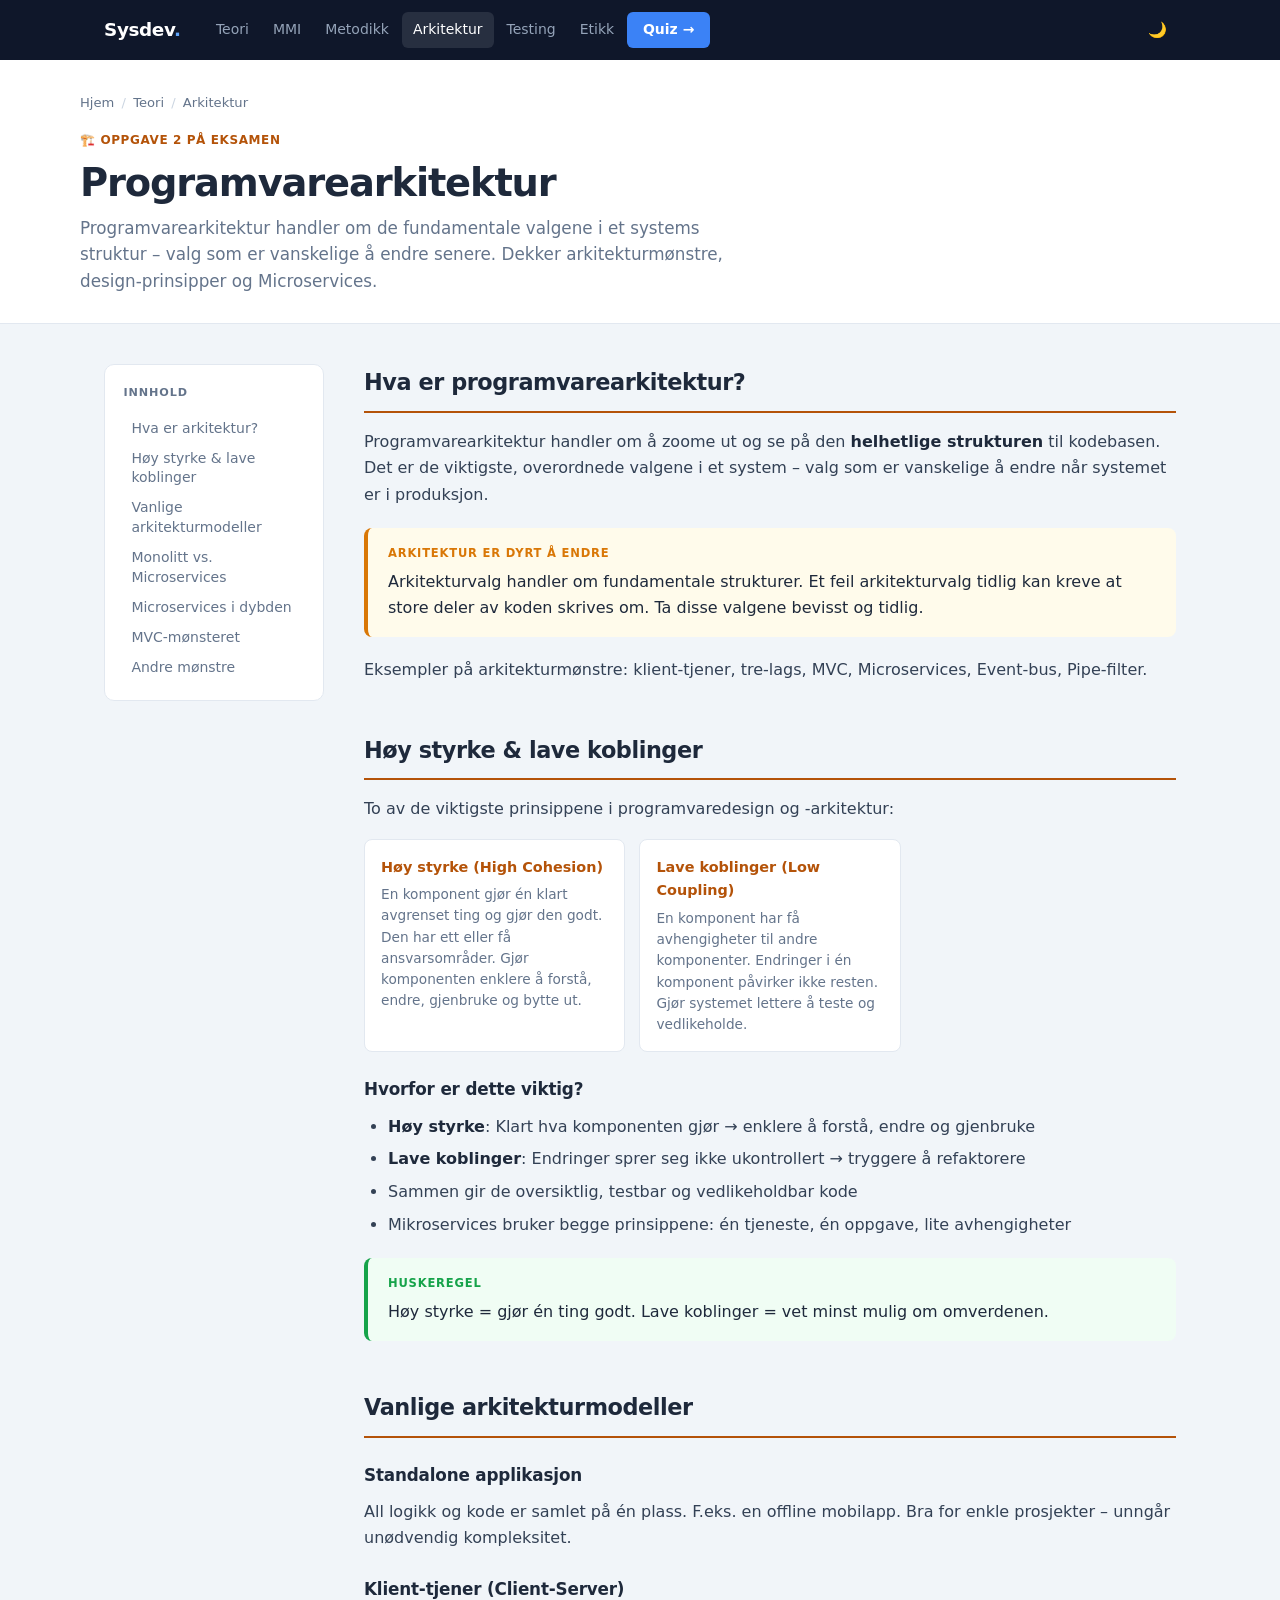
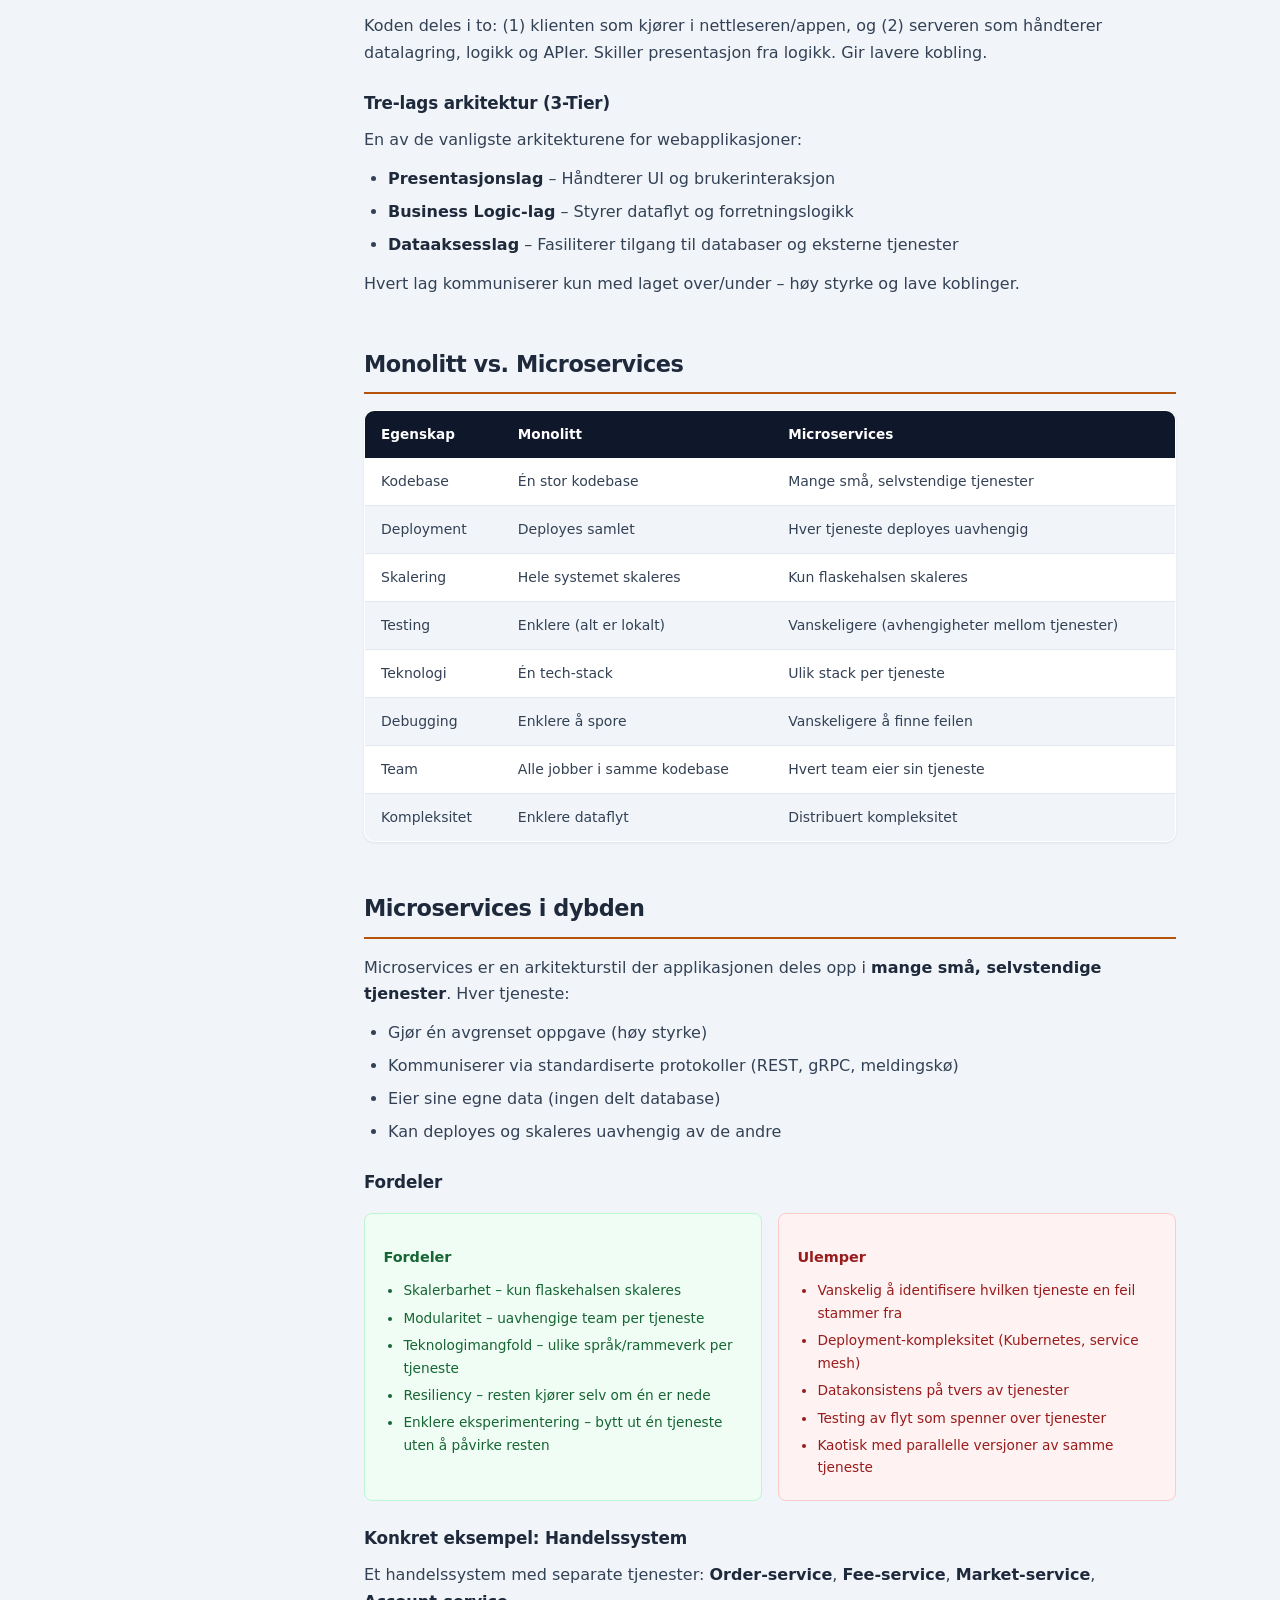
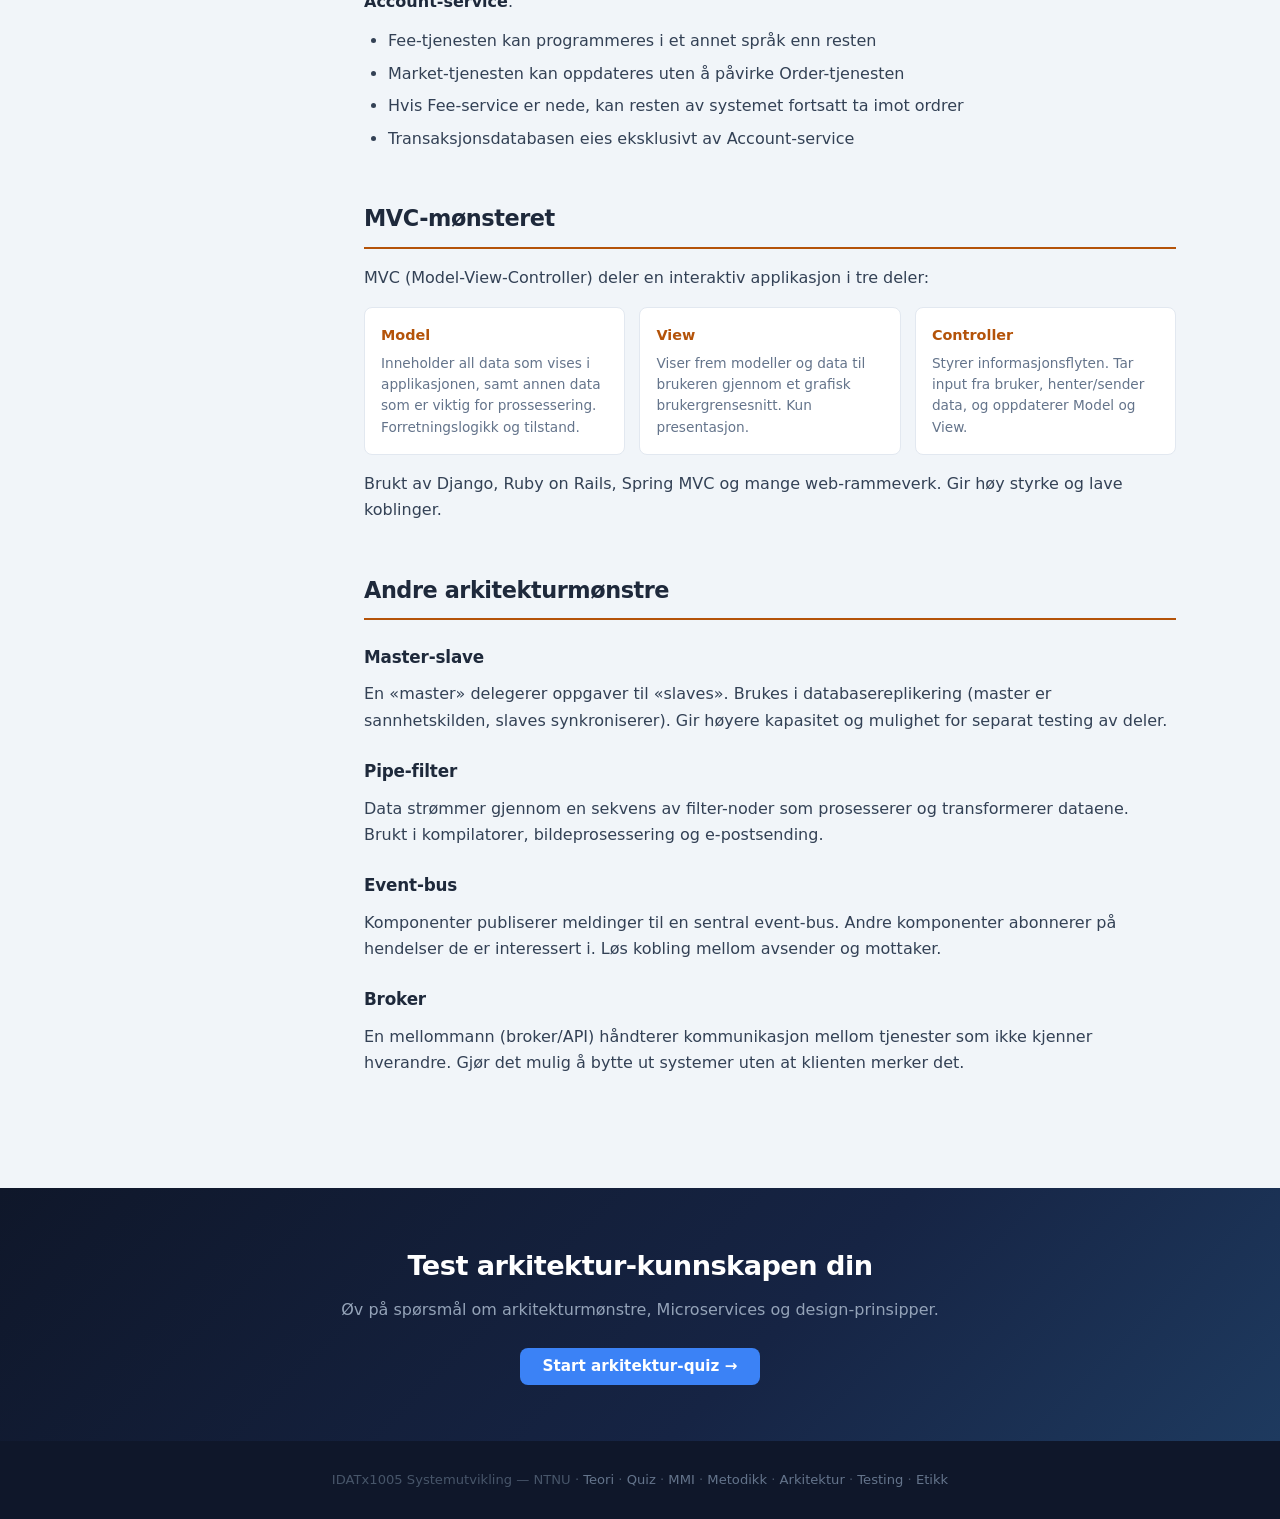
==== arkitektur/index.html @ 76341a4f "##" ====
<!DOCTYPE html>
<html lang="no">
<head>
  <meta charset="UTF-8">
  <meta name="viewport" content="width=device-width, initial-scale=1.0">
  <link rel="icon" href="/favicon.svg" type="image/svg+xml">
  <link rel="stylesheet" href="/style.css">
  <title>Programvarearkitektur – Systemutvikling</title>
  <script>!function(){var t=localStorage.getItem("theme");if(t)document.documentElement.setAttribute("data-theme",t);else if(window.matchMedia("(prefers-color-scheme: dark)").matches)document.documentElement.setAttribute("data-theme","dark")}();</script>
</head>
<body style="--accent: var(--c-arkitektur)">

<header id="site-header"></header>

<div class="page-header">
  <div class="page-header-inner">
    <div class="breadcrumb">
      <a href="/">Hjem</a>
      <span class="breadcrumb-sep">/</span>
      <a href="/teori/">Teori</a>
      <span class="breadcrumb-sep">/</span>
      <span>Arkitektur</span>
    </div>
    <div class="topic-tag">🏗️ Oppgave 2 på eksamen</div>
    <h1>Programvarearkitektur</h1>
    <p class="lead">Programvarearkitektur handler om de fundamentale valgene i et systems struktur – valg som er vanskelige å endre senere. Dekker arkitekturmønstre, design-prinsipper og Microservices.</p>
  </div>
</div>

<div class="two-col">

  <aside class="toc">
    <p class="toc-title">Innhold</p>
    <ul class="toc-list">
      <li><a href="#hva-er">Hva er arkitektur?</a></li>
      <li><a href="#prinsipper">Høy styrke & lave koblinger</a></li>
      <li><a href="#modeller">Vanlige arkitekturmodeller</a></li>
      <li><a href="#monolith-vs-micro">Monolitt vs. Microservices</a></li>
      <li><a href="#microservices">Microservices i dybden</a></li>
      <li><a href="#mvc">MVC-mønsteret</a></li>
      <li><a href="#andre">Andre mønstre</a></li>
    </ul>
  </aside>

  <article class="article">

    <section id="hva-er">
      <h2>Hva er programvarearkitektur?</h2>
      <p>Programvarearkitektur handler om å zoome ut og se på den <strong>helhetlige strukturen</strong> til kodebasen. Det er de viktigste, overordnede valgene i et system – valg som er vanskelige å endre når systemet er i produksjon.</p>

      <div class="callout callout-warning">
        <strong>Arkitektur er dyrt å endre</strong>
        Arkitekturvalg handler om fundamentale strukturer. Et feil arkitekturvalg tidlig kan kreve at store deler av koden skrives om. Ta disse valgene bevisst og tidlig.
      </div>

      <p>Eksempler på arkitekturmønstre: klient-tjener, tre-lags, MVC, Microservices, Event-bus, Pipe-filter.</p>
    </section>

    <section id="prinsipper">
      <h2>Høy styrke & lave koblinger</h2>
      <p>To av de viktigste prinsippene i programvaredesign og -arkitektur:</p>

      <div class="term-grid">
        <dl class="term-card">
          <dt>Høy styrke (High Cohesion)</dt>
          <dd>En komponent gjør én klart avgrenset ting og gjør den godt. Den har ett eller få ansvarsområder. Gjør komponenten enklere å forstå, endre, gjenbruke og bytte ut.</dd>
        </dl>
        <dl class="term-card">
          <dt>Lave koblinger (Low Coupling)</dt>
          <dd>En komponent har få avhengigheter til andre komponenter. Endringer i én komponent påvirker ikke resten. Gjør systemet lettere å teste og vedlikeholde.</dd>
        </dl>
      </div>

      <h3>Hvorfor er dette viktig?</h3>
      <ul>
        <li><strong>Høy styrke</strong>: Klart hva komponenten gjør → enklere å forstå, endre og gjenbruke</li>
        <li><strong>Lave koblinger</strong>: Endringer sprer seg ikke ukontrollert → tryggere å refaktorere</li>
        <li>Sammen gir de oversiktlig, testbar og vedlikeholdbar kode</li>
        <li>Mikroservices bruker begge prinsippene: én tjeneste, én oppgave, lite avhengigheter</li>
      </ul>

      <div class="callout callout-tip">
        <strong>Huskeregel</strong>
        Høy styrke = gjør én ting godt. Lave koblinger = vet minst mulig om omverdenen.
      </div>
    </section>

    <section id="modeller">
      <h2>Vanlige arkitekturmodeller</h2>

      <h3>Standalone applikasjon</h3>
      <p>All logikk og kode er samlet på én plass. F.eks. en offline mobilapp. Bra for enkle prosjekter – unngår unødvendig kompleksitet.</p>

      <h3>Klient-tjener (Client-Server)</h3>
      <p>Koden deles i to: (1) klienten som kjører i nettleseren/appen, og (2) serveren som håndterer datalagring, logikk og APIer. Skiller presentasjon fra logikk. Gir lavere kobling.</p>

      <h3>Tre-lags arkitektur (3-Tier)</h3>
      <p>En av de vanligste arkitekturene for webapplikasjoner:</p>
      <ul>
        <li><strong>Presentasjonslag</strong> – Håndterer UI og brukerinteraksjon</li>
        <li><strong>Business Logic-lag</strong> – Styrer dataflyt og forretningslogikk</li>
        <li><strong>Dataaksesslag</strong> – Fasiliterer tilgang til databaser og eksterne tjenester</li>
      </ul>
      <p>Hvert lag kommuniserer kun med laget over/under – høy styrke og lave koblinger.</p>
    </section>

    <section id="monolith-vs-micro">
      <h2>Monolitt vs. Microservices</h2>
      <table class="compare-table">
        <thead>
          <tr><th>Egenskap</th><th>Monolitt</th><th>Microservices</th></tr>
        </thead>
        <tbody>
          <tr><td>Kodebase</td><td>Én stor kodebase</td><td>Mange små, selvstendige tjenester</td></tr>
          <tr><td>Deployment</td><td>Deployes samlet</td><td>Hver tjeneste deployes uavhengig</td></tr>
          <tr><td>Skalering</td><td>Hele systemet skaleres</td><td>Kun flaskehalsen skaleres</td></tr>
          <tr><td>Testing</td><td>Enklere (alt er lokalt)</td><td>Vanskeligere (avhengigheter mellom tjenester)</td></tr>
          <tr><td>Teknologi</td><td>Én tech-stack</td><td>Ulik stack per tjeneste</td></tr>
          <tr><td>Debugging</td><td>Enklere å spore</td><td>Vanskeligere å finne feilen</td></tr>
          <tr><td>Team</td><td>Alle jobber i samme kodebase</td><td>Hvert team eier sin tjeneste</td></tr>
          <tr><td>Kompleksitet</td><td>Enklere dataflyt</td><td>Distribuert kompleksitet</td></tr>
        </tbody>
      </table>
    </section>

    <section id="microservices">
      <h2>Microservices i dybden</h2>
      <p>Microservices er en arkitekturstil der applikasjonen deles opp i <strong>mange små, selvstendige tjenester</strong>. Hver tjeneste:</p>
      <ul>
        <li>Gjør én avgrenset oppgave (høy styrke)</li>
        <li>Kommuniserer via standardiserte protokoller (REST, gRPC, meldingskø)</li>
        <li>Eier sine egne data (ingen delt database)</li>
        <li>Kan deployes og skaleres uavhengig av de andre</li>
      </ul>

      <h3>Fordeler</h3>
      <div class="pros-cons">
        <div class="pros">
          <h4>Fordeler</h4>
          <ul>
            <li>Skalerbarhet – kun flaskehalsen skaleres</li>
            <li>Modularitet – uavhengige team per tjeneste</li>
            <li>Teknologimangfold – ulike språk/rammeverk per tjeneste</li>
            <li>Resiliency – resten kjører selv om én er nede</li>
            <li>Enklere eksperimentering – bytt ut én tjeneste uten å påvirke resten</li>
          </ul>
        </div>
        <div class="cons">
          <h4>Ulemper</h4>
          <ul>
            <li>Vanskelig å identifisere hvilken tjeneste en feil stammer fra</li>
            <li>Deployment-kompleksitet (Kubernetes, service mesh)</li>
            <li>Datakonsistens på tvers av tjenester</li>
            <li>Testing av flyt som spenner over tjenester</li>
            <li>Kaotisk med parallelle versjoner av samme tjeneste</li>
          </ul>
        </div>
      </div>

      <h3>Konkret eksempel: Handelssystem</h3>
      <p>Et handelssystem med separate tjenester: <strong>Order-service</strong>, <strong>Fee-service</strong>, <strong>Market-service</strong>, <strong>Account-service</strong>.</p>
      <ul>
        <li>Fee-tjenesten kan programmeres i et annet språk enn resten</li>
        <li>Market-tjenesten kan oppdateres uten å påvirke Order-tjenesten</li>
        <li>Hvis Fee-service er nede, kan resten av systemet fortsatt ta imot ordrer</li>
        <li>Transaksjonsdatabasen eies eksklusivt av Account-service</li>
      </ul>
    </section>

    <section id="mvc">
      <h2>MVC-mønsteret</h2>
      <p>MVC (Model-View-Controller) deler en interaktiv applikasjon i tre deler:</p>
      <div class="term-grid">
        <dl class="term-card">
          <dt>Model</dt>
          <dd>Inneholder all data som vises i applikasjonen, samt annen data som er viktig for prossessering. Forretningslogikk og tilstand.</dd>
        </dl>
        <dl class="term-card">
          <dt>View</dt>
          <dd>Viser frem modeller og data til brukeren gjennom et grafisk brukergrensesnitt. Kun presentasjon.</dd>
        </dl>
        <dl class="term-card">
          <dt>Controller</dt>
          <dd>Styrer informasjonsflyten. Tar input fra bruker, henter/sender data, og oppdaterer Model og View.</dd>
        </dl>
      </div>
      <p>Brukt av Django, Ruby on Rails, Spring MVC og mange web-rammeverk. Gir høy styrke og lave koblinger.</p>
    </section>

    <section id="andre">
      <h2>Andre arkitekturmønstre</h2>

      <h3>Master-slave</h3>
      <p>En «master» delegerer oppgaver til «slaves». Brukes i databasereplikering (master er sannhetskilden, slaves synkroniserer). Gir høyere kapasitet og mulighet for separat testing av deler.</p>

      <h3>Pipe-filter</h3>
      <p>Data strømmer gjennom en sekvens av filter-noder som prosesserer og transformerer dataene. Brukt i kompilatorer, bildeprosessering og e-postsending.</p>

      <h3>Event-bus</h3>
      <p>Komponenter publiserer meldinger til en sentral event-bus. Andre komponenter abonnerer på hendelser de er interessert i. Løs kobling mellom avsender og mottaker.</p>

      <h3>Broker</h3>
      <p>En mellommann (broker/API) håndterer kommunikasjon mellom tjenester som ikke kjenner hverandre. Gjør det mulig å bytte ut systemer uten at klienten merker det.</p>
    </section>

  </article>
</div>

<section class="quiz-cta">
  <h2>Test arkitektur-kunnskapen din</h2>
  <p>Øv på spørsmål om arkitekturmønstre, Microservices og design-prinsipper.</p>
  <a href="/quiz/?topic=arkitektur" class="btn btn-primary">Start arkitektur-quiz →</a>
</section>

<div id="site-footer"></div>
<script src="/nav.js"></script>
</body>
</html>
---- style.css ----
/* ========================================
   SYSTEMUTVIKLING – DESIGN SYSTEM
   ======================================== */

*, *::before, *::after {
  box-sizing: border-box;
  margin: 0;
  padding: 0;
}

:root {
  --bg: #f1f5f9;
  --surface: #ffffff;
  --nav-bg: #0f172a;
  --text: #1e293b;
  --text-muted: #64748b;
  --border: #e2e8f0;
  --primary: #3b82f6;
  --primary-dark: #1d4ed8;
  --nav-h: 60px;
  --max-w: 1120px;
  --radius: 10px;
  --shadow-sm: 0 1px 3px rgba(0,0,0,.07);
  --shadow: 0 2px 8px rgba(0,0,0,.09);
  --shadow-md: 0 4px 16px rgba(0,0,0,.12);

  /* Topic accent colors */
  --c-mmi: #7c3aed;
  --c-metodikk: #0284c7;
  --c-scrum: #0891b2;
  --c-kanban: #0d9488;
  --c-arkitektur: #b45309;
  --c-testing: #059669;
  --c-etikk: #dc2626;
  --c-uml: #db2777;
  --c-prosjekt: #9333ea;
}

[data-theme="dark"] {
  --bg: #0d1117;
  --surface: #161b22;
  --nav-bg: #010409;
  --text: #e6edf3;
  --text-muted: #7d8590;
  --border: #30363d;
  --shadow-sm: 0 1px 3px rgba(0,0,0,.4);
  --shadow: 0 2px 8px rgba(0,0,0,.5);
  --shadow-md: 0 4px 16px rgba(0,0,0,.6);
}

html {
  font-size: 16px;
  scroll-behavior: smooth;
  transition: background-color .2s, color .2s;
}

body {
  font-family: 'Segoe UI', system-ui, -apple-system, BlinkMacSystemFont, sans-serif;
  background: var(--bg);
  color: var(--text);
  line-height: 1.65;
  min-height: 100vh;
  display: flex;
  flex-direction: column;
}

main {
  flex: 1;
}

a {
  color: var(--primary);
  text-decoration: none;
}
a:hover { text-decoration: underline; }
img { max-width: 100%; height: auto; display: block; }

/* ========================================
   NAVIGATION
   ======================================== */

.site-nav {
  background: var(--nav-bg);
  height: var(--nav-h);
  position: sticky;
  top: 0;
  z-index: 200;
  box-shadow: 0 1px 0 rgba(255,255,255,.06);
}

.nav-inner {
  max-width: var(--max-w);
  margin: 0 auto;
  padding: 0 1.5rem;
  height: 100%;
  display: flex;
  align-items: center;
  gap: 1.5rem;
}

.nav-logo {
  color: white;
  font-weight: 800;
  font-size: 1.15rem;
  letter-spacing: -.02em;
  text-decoration: none;
  white-space: nowrap;
  flex-shrink: 0;
}
.nav-logo span { color: #60a5fa; }
.nav-logo:hover { text-decoration: none; }

.nav-links {
  display: flex;
  list-style: none;
  gap: .1rem;
  flex: 1;
  flex-wrap: nowrap;
}

.nav-links li a {
  color: #94a3b8;
  text-decoration: none;
  font-size: .875rem;
  font-weight: 500;
  padding: .4rem .7rem;
  border-radius: 6px;
  transition: color .15s, background .15s;
  white-space: nowrap;
  display: block;
}

.nav-links li a:hover {
  color: white;
  background: rgba(255,255,255,.08);
  text-decoration: none;
}

.nav-links li a.active {
  color: white;
  background: rgba(255,255,255,.1);
}

.nav-quiz-btn {
  margin-left: auto !important;
  background: var(--primary) !important;
  color: white !important;
  padding: .4rem 1rem !important;
  font-weight: 600 !important;
}
.nav-quiz-btn:hover {
  background: var(--primary-dark) !important;
  color: white !important;
}

.nav-toggle {
  display: none;
  background: none;
  border: none;
  color: #94a3b8;
  font-size: 1.35rem;
  cursor: pointer;
  padding: .25rem .5rem;
  margin-left: auto;
  line-height: 1;
}
.nav-toggle:hover { color: white; }

.theme-toggle {
  background: none;
  border: none;
  color: #94a3b8;
  cursor: pointer;
  font-size: .95rem;
  padding: .3rem .55rem;
  border-radius: 6px;
  line-height: 1;
  transition: color .15s, background .15s;
  flex-shrink: 0;
}
.theme-toggle:hover { color: white; background: rgba(255,255,255,.08); }

/* ========================================
   BUTTONS
   ======================================== */

.btn {
  display: inline-flex;
  align-items: center;
  gap: .5rem;
  padding: .7rem 1.4rem;
  border-radius: 8px;
  font-size: .95rem;
  font-weight: 600;
  cursor: pointer;
  border: none;
  transition: all .2s;
  text-decoration: none;
  line-height: 1;
}

.btn-primary {
  background: var(--primary);
  color: white;
}
.btn-primary:hover {
  background: var(--primary-dark);
  transform: translateY(-1px);
  box-shadow: 0 4px 12px rgba(59,130,246,.35);
  text-decoration: none; color: white;
}

.btn-outline {
  background: transparent;
  color: white;
  border: 1.5px solid rgba(255,255,255,.3);
}
.btn-outline:hover {
  border-color: rgba(255,255,255,.6);
  background: rgba(255,255,255,.07);
  text-decoration: none; color: white;
}

.btn-sm {
  padding: .5rem 1rem;
  font-size: .875rem;
}

.btn-ghost {
  background: transparent;
  color: var(--text-muted);
  border: 1.5px solid var(--border);
}
.btn-ghost:hover {
  color: var(--text);
  border-color: #94a3b8;
  text-decoration: none;
}

/* ========================================
   HERO
   ======================================== */

.hero {
  background: linear-gradient(135deg, #0f172a 0%, #162444 55%, #1d3461 100%);
  color: white;
  padding: 5rem 1.5rem 4.5rem;
  text-align: center;
}

.hero-inner {
  max-width: 680px;
  margin: 0 auto;
}

.hero-eyebrow {
  display: inline-block;
  background: rgba(96,165,250,.15);
  border: 1px solid rgba(96,165,250,.35);
  color: #93c5fd;
  font-size: .78rem;
  font-weight: 700;
  letter-spacing: .09em;
  text-transform: uppercase;
  padding: .3rem .9rem;
  border-radius: 100px;
  margin-bottom: 1.25rem;
}

.hero h1 {
  font-size: clamp(2.25rem, 5.5vw, 3.5rem);
  font-weight: 800;
  line-height: 1.1;
  margin-bottom: .7rem;
  letter-spacing: -.03em;
}

.hero-subtitle {
  font-size: 1.1rem;
  color: #94a3b8;
  margin-bottom: 2.25rem;
  line-height: 1.6;
}

.hero-actions {
  display: flex;
  gap: 1rem;
  justify-content: center;
  flex-wrap: wrap;
}

/* ========================================
   STATS BAR
   ======================================== */

.stats-bar {
  background: var(--surface);
  border-bottom: 1px solid var(--border);
  padding: 1.1rem 1.5rem;
}

.stats-inner {
  max-width: var(--max-w);
  margin: 0 auto;
  display: flex;
  gap: 3rem;
  justify-content: center;
  align-items: center;
  flex-wrap: wrap;
}

.stat { text-align: center; }
.stat-num {
  display: block;
  font-size: 1.6rem;
  font-weight: 800;
  color: var(--primary);
  line-height: 1;
}
.stat-label {
  font-size: .8rem;
  color: var(--text-muted);
  margin-top: .2rem;
}

/* ========================================
   SECTIONS
   ======================================== */

.section {
  padding: 3rem 1.5rem;
}
.section-alt { background: var(--surface); }

.section-inner {
  max-width: var(--max-w);
  margin: 0 auto;
}

.section-header { margin-bottom: 1.75rem; }
.section-header h2 {
  font-size: 1.5rem;
  font-weight: 700;
  letter-spacing: -.02em;
}
.section-header p {
  color: var(--text-muted);
  margin-top: .35rem;
}

/* ========================================
   TOPIC CARDS GRID
   ======================================== */

.topics-grid {
  display: grid;
  grid-template-columns: repeat(auto-fill, minmax(290px, 1fr));
  gap: 1.15rem;
}

.topic-card {
  background: var(--surface);
  border-radius: var(--radius);
  padding: 1.5rem;
  border: 1px solid var(--border);
  box-shadow: var(--shadow-sm);
  transition: transform .2s, box-shadow .2s;
  text-decoration: none;
  color: var(--text);
  display: flex;
  flex-direction: column;
  gap: .65rem;
  position: relative;
  overflow: hidden;
}

.topic-card::before {
  content: '';
  position: absolute;
  top: 0; left: 0; right: 0;
  height: 3px;
  background: var(--accent, var(--primary));
}

.topic-card:hover {
  transform: translateY(-3px);
  box-shadow: var(--shadow-md);
  text-decoration: none;
  color: var(--text);
}

.topic-card-icon {
  width: 42px;
  height: 42px;
  border-radius: 9px;
  display: flex;
  align-items: center;
  justify-content: center;
  font-size: 1.3rem;
  position: relative;
  overflow: hidden;
}

.topic-card-icon::before {
  content: '';
  position: absolute;
  inset: 0;
  background: var(--accent, var(--primary));
  opacity: .12;
  border-radius: inherit;
}

.topic-card h3 {
  font-size: 1rem;
  font-weight: 700;
  letter-spacing: -.01em;
}

.topic-card p {
  font-size: .875rem;
  color: var(--text-muted);
  line-height: 1.55;
  flex: 1;
}

.topic-card-meta {
  display: flex;
  align-items: center;
  justify-content: space-between;
  font-size: .78rem;
  color: var(--text-muted);
  padding-top: .5rem;
  border-top: 1px solid var(--border);
  margin-top: .25rem;
}

.topic-card-arrow { color: var(--accent, var(--primary)); font-weight: 700; }

/* ========================================
   PAGE HEADER (inner pages)
   ======================================== */

.page-header {
  background: var(--surface);
  border-bottom: 1px solid var(--border);
  padding: 2rem 1.5rem 1.75rem;
}

.page-header-inner {
  max-width: var(--max-w);
  margin: 0 auto;
}

.breadcrumb {
  display: flex;
  align-items: center;
  gap: .45rem;
  font-size: .82rem;
  color: var(--text-muted);
  margin-bottom: .75rem;
}
.breadcrumb a { color: var(--text-muted); }
.breadcrumb a:hover { color: var(--primary); }
.breadcrumb-sep { color: #cbd5e1; }

.topic-tag {
  display: inline-flex;
  align-items: center;
  font-size: .75rem;
  font-weight: 700;
  letter-spacing: .05em;
  text-transform: uppercase;
  color: var(--accent, var(--primary));
  background: transparent;
  margin-bottom: .65rem;
}

.page-header h1 {
  font-size: clamp(1.6rem, 3.5vw, 2.4rem);
  font-weight: 800;
  letter-spacing: -.03em;
  line-height: 1.15;
}

.page-header .lead {
  color: var(--text-muted);
  font-size: 1.05rem;
  max-width: 660px;
  margin-top: .6rem;
  line-height: 1.6;
}

/* ========================================
   TWO-COLUMN LAYOUT
   ======================================== */

.two-col {
  max-width: var(--max-w);
  margin: 0 auto;
  padding: 2.5rem 1.5rem 4rem;
  display: grid;
  grid-template-columns: 220px 1fr;
  gap: 2.5rem;
  align-items: start;
}

/* ========================================
   TABLE OF CONTENTS
   ======================================== */

.toc {
  position: sticky;
  top: calc(var(--nav-h) + 1.25rem);
  background: var(--surface);
  border-radius: var(--radius);
  border: 1px solid var(--border);
  padding: 1.15rem;
  font-size: .875rem;
}

.toc-title {
  font-size: .7rem;
  font-weight: 700;
  letter-spacing: .08em;
  text-transform: uppercase;
  color: var(--text-muted);
  margin-bottom: .75rem;
}

.toc-list {
  list-style: none;
  display: flex;
  flex-direction: column;
  gap: .05rem;
}

.toc-list a {
  display: block;
  color: var(--text-muted);
  padding: .3rem .5rem;
  border-radius: 5px;
  transition: color .12s, background .12s;
  text-decoration: none;
  line-height: 1.4;
}

.toc-list a:hover {
  color: var(--text);
  background: var(--bg);
}

.toc-list a.active {
  color: var(--accent, var(--primary));
  font-weight: 600;
}

.toc-divider {
  height: 1px;
  background: var(--border);
  margin: .6rem 0;
}

/* ========================================
   ARTICLE CONTENT
   ======================================== */

.article section {
  margin-bottom: 3rem;
  scroll-margin-top: calc(var(--nav-h) + 1.5rem);
}

.article h2 {
  font-size: 1.4rem;
  font-weight: 700;
  color: var(--text);
  margin-bottom: 1rem;
  padding-bottom: .6rem;
  border-bottom: 2px solid var(--accent, var(--primary));
  letter-spacing: -.02em;
  display: flex;
  align-items: center;
  gap: .5rem;
}

.article h3 {
  font-size: 1.05rem;
  font-weight: 700;
  margin: 1.5rem 0 .6rem;
  color: var(--text);
  letter-spacing: -.01em;
}

.article h4 {
  font-size: .95rem;
  font-weight: 600;
  margin: 1rem 0 .4rem;
  color: var(--text);
}

.article p {
  margin-bottom: .8rem;
  color: #334155;
}

.article ul, .article ol {
  padding-left: 1.5rem;
  margin-bottom: .8rem;
}

.article li {
  margin-bottom: .4rem;
  color: #334155;
}

.article strong { color: var(--text); font-weight: 600; }

/* ========================================
   CALLOUT BOXES
   ======================================== */

.callout {
  border-radius: 8px;
  padding: 1rem 1.25rem;
  margin: 1.25rem 0;
  border-left: 4px solid var(--primary);
  background: #eff6ff;
}

.callout-tip {
  background: #f0fdf4;
  border-left-color: #16a34a;
}

.callout-warning {
  background: #fffbeb;
  border-left-color: #d97706;
}

.callout-important {
  background: #fdf4ff;
  border-left-color: #9333ea;
}

.callout strong:first-child {
  display: block;
  font-size: .72rem;
  letter-spacing: .07em;
  text-transform: uppercase;
  margin-bottom: .35rem;
  color: var(--primary);
}
.callout-tip strong:first-child { color: #16a34a; }
.callout-warning strong:first-child { color: #d97706; }
.callout-important strong:first-child { color: #9333ea; }

/* ========================================
   TERM / DEFINITION CARDS
   ======================================== */

.term-grid {
  display: grid;
  grid-template-columns: repeat(auto-fill, minmax(240px, 1fr));
  gap: .9rem;
  margin: 1rem 0;
}

.term-card {
  background: var(--surface);
  border: 1px solid var(--border);
  border-radius: 8px;
  padding: 1rem;
}

.term-card dt {
  font-weight: 700;
  font-size: .9rem;
  color: var(--accent, var(--primary));
  margin-bottom: .3rem;
}

.term-card dd {
  font-size: .855rem;
  color: var(--text-muted);
  line-height: 1.55;
}

/* ========================================
   STEPS / PROCESS LIST
   ======================================== */

.steps {
  list-style: none;
  padding: 0;
  margin: 1rem 0;
  display: flex;
  flex-direction: column;
  gap: .75rem;
}

.step {
  display: flex;
  gap: 1rem;
  background: var(--surface);
  border: 1px solid var(--border);
  border-radius: 8px;
  padding: 1rem;
}

.step-num {
  flex-shrink: 0;
  width: 30px;
  height: 30px;
  border-radius: 50%;
  background: var(--accent, var(--primary));
  color: white;
  display: flex;
  align-items: center;
  justify-content: center;
  font-weight: 700;
  font-size: .85rem;
}

.step-content h4 {
  font-weight: 600;
  font-size: .95rem;
  margin-bottom: .2rem;
}
.step-content p {
  font-size: .875rem;
  color: var(--text-muted);
  margin: 0;
}

/* ========================================
   COMPARISON TABLE
   ======================================== */

.compare-table {
  width: 100%;
  border-collapse: collapse;
  margin: 1rem 0;
  font-size: .875rem;
  background: var(--surface);
  border-radius: var(--radius);
  overflow: hidden;
  box-shadow: var(--shadow-sm);
  border: 1px solid var(--border);
}

.compare-table th {
  background: var(--nav-bg);
  color: white;
  padding: .75rem 1rem;
  text-align: left;
  font-weight: 600;
  font-size: .85rem;
}

.compare-table td {
  padding: .75rem 1rem;
  border-bottom: 1px solid var(--border);
  vertical-align: top;
  color: #334155;
}

.compare-table tr:last-child td { border-bottom: none; }
.compare-table tr:nth-child(even) td { background: var(--bg); }

/* ========================================
   PROS/CONS GRID
   ======================================== */

.pros-cons {
  display: grid;
  grid-template-columns: 1fr 1fr;
  gap: 1rem;
  margin: 1rem 0;
}

.pros, .cons {
  border-radius: 8px;
  padding: 1rem 1.15rem;
}

.pros {
  background: #f0fdf4;
  border: 1px solid #bbf7d0;
}

.cons {
  background: #fef2f2;
  border: 1px solid #fecaca;
}

.pros h4 { color: #166534; margin-bottom: .6rem; font-size: .9rem; }
.cons h4 { color: #991b1b; margin-bottom: .6rem; font-size: .9rem; }

.pros ul, .cons ul {
  padding-left: 1.25rem;
  margin: 0;
}

.pros li, .cons li {
  font-size: .855rem;
  margin-bottom: .3rem;
}

.pros li { color: #166534; }
.cons li { color: #991b1b; }

/* ========================================
   QUIZ CTA SECTION
   ======================================== */

.quiz-cta {
  background: linear-gradient(135deg, #0f172a 0%, #162444 60%, #1e3a5f 100%);
  color: white;
  padding: 3.5rem 1.5rem;
  text-align: center;
}

.quiz-cta h2 {
  font-size: 1.7rem;
  font-weight: 700;
  margin-bottom: .5rem;
  letter-spacing: -.02em;
}

.quiz-cta p {
  color: #94a3b8;
  margin-bottom: 1.5rem;
  font-size: 1rem;
}

/* ========================================
   QUIZ PAGE
   ======================================== */

.quiz-page {
  max-width: 740px;
  margin: 0 auto;
  padding: 2rem 1.5rem 4rem;
}

.quiz-header {
  margin-bottom: 1.5rem;
}

.quiz-header h1 {
  font-size: 1.6rem;
  font-weight: 800;
  letter-spacing: -.02em;
  margin-bottom: .35rem;
}

.quiz-header p { color: var(--text-muted); }

.quiz-topic-filters {
  display: flex;
  flex-wrap: wrap;
  gap: .5rem;
  margin-bottom: 1.75rem;
}

.filter-btn {
  padding: .38rem .9rem;
  border-radius: 100px;
  font-size: .82rem;
  font-weight: 600;
  border: 1.5px solid var(--border);
  background: var(--surface);
  cursor: pointer;
  transition: all .15s;
  color: var(--text-muted);
}

.filter-btn:hover {
  border-color: var(--primary);
  color: var(--primary);
}

.filter-btn.active {
  background: var(--primary);
  color: white;
  border-color: var(--primary);
}

.quiz-start-card {
  background: var(--surface);
  border-radius: var(--radius);
  border: 1px solid var(--border);
  padding: 2rem;
  box-shadow: var(--shadow-sm);
}

.quiz-start-card h2 {
  font-size: 1.25rem;
  font-weight: 700;
  margin-bottom: .4rem;
}

.quiz-start-card p {
  color: var(--text-muted);
  margin-bottom: 1.5rem;
  font-size: .9rem;
}

.quiz-mode-btns {
  display: flex;
  gap: .75rem;
  flex-wrap: wrap;
}

.progress-wrap { margin-bottom: 1.25rem; }

.progress-info {
  display: flex;
  justify-content: space-between;
  font-size: .82rem;
  color: var(--text-muted);
  margin-bottom: .4rem;
}

.progress-bar {
  background: var(--border);
  border-radius: 100px;
  height: 6px;
  overflow: hidden;
}

.progress-fill {
  background: linear-gradient(90deg, var(--primary), #8b5cf6);
  height: 100%;
  border-radius: 100px;
  transition: width .3s;
}

.question-card {
  background: var(--surface);
  border-radius: var(--radius);
  border: 1px solid var(--border);
  padding: 1.75rem;
  margin-bottom: 1rem;
  box-shadow: var(--shadow-sm);
}

.question-number {
  font-size: .82rem;
  font-weight: 600;
  color: var(--primary);
  text-transform: uppercase;
  letter-spacing: .04em;
  margin-bottom: .75rem;
}

.question-text {
  font-size: 1.05rem;
  font-weight: 600;
  line-height: 1.55;
  margin-bottom: 1.25rem;
  color: var(--text);
}

.options {
  display: flex;
  flex-direction: column;
  gap: .65rem;
}

.option {
  background: var(--bg);
  border: 1.5px solid var(--border);
  border-radius: 8px;
  padding: .85rem 1rem;
  cursor: pointer;
  transition: all .15s;
  display: flex;
  align-items: flex-start;
  gap: .75rem;
  font-size: .92rem;
  line-height: 1.5;
  text-align: left;
}

.option:hover:not(.disabled) {
  border-color: var(--primary);
  background: #eff6ff;
}

.option.selected {
  border-color: var(--primary);
  background: #eff6ff;
}

.option.correct {
  border-color: #16a34a;
  background: #f0fdf4;
}

.option.incorrect {
  border-color: #dc2626;
  background: #fef2f2;
}

.option.disabled { cursor: not-allowed; }

.option-label {
  font-weight: 700;
  font-size: .82rem;
  color: var(--text-muted);
  min-width: 1.5rem;
  flex-shrink: 0;
  padding-top: .1rem;
}

.option.selected .option-label { color: var(--primary); }
.option.correct .option-label { color: #16a34a; }
.option.incorrect .option-label { color: #dc2626; }

.feedback {
  padding: .85rem 1.1rem;
  border-radius: 8px;
  font-size: .9rem;
  font-weight: 500;
  margin-top: .75rem;
  line-height: 1.5;
}

.feedback.correct {
  background: #f0fdf4;
  color: #166534;
  border: 1px solid #bbf7d0;
}

.feedback.incorrect {
  background: #fef2f2;
  color: #991b1b;
  border: 1px solid #fecaca;
}

.quiz-nav {
  display: flex;
  justify-content: space-between;
  align-items: center;
  gap: 1rem;
}

.quiz-nav-right { display: flex; gap: .65rem; }

.results-card {
  background: var(--surface);
  border-radius: var(--radius);
  border: 1px solid var(--border);
  padding: 3rem 2rem;
  text-align: center;
  box-shadow: var(--shadow);
}

.results-icon { font-size: 3.5rem; margin-bottom: 1rem; display: block; }

.results-score {
  font-size: 3.5rem;
  font-weight: 800;
  color: var(--primary);
  line-height: 1;
  letter-spacing: -.04em;
}

.results-pct {
  font-size: 1.1rem;
  color: var(--text-muted);
  margin-bottom: 2rem;
  margin-top: .35rem;
}

.hidden { display: none !important; }

/* ========================================
   TEORI OVERVIEW PAGE
   ======================================== */

.teori-grid {
  display: grid;
  grid-template-columns: repeat(auto-fill, minmax(300px, 1fr));
  gap: 1.5rem;
  margin-top: 2rem;
}

.teori-card {
  background: var(--surface);
  border: 1px solid var(--border);
  border-radius: var(--radius);
  padding: 1.5rem;
  box-shadow: var(--shadow-sm);
}

.teori-card-header {
  display: flex;
  align-items: center;
  gap: .75rem;
  margin-bottom: 1rem;
  padding-bottom: .75rem;
  border-bottom: 1px solid var(--border);
}

.teori-card-header .icon {
  font-size: 1.5rem;
}

.teori-card-header h3 {
  font-size: 1rem;
  font-weight: 700;
}

.teori-card ul {
  list-style: none;
  padding: 0;
  display: flex;
  flex-direction: column;
  gap: .3rem;
}

.teori-card li {
  font-size: .875rem;
  color: var(--text-muted);
  padding: .25rem 0;
  display: flex;
  align-items: baseline;
  gap: .5rem;
}

.teori-card li::before {
  content: '→';
  color: var(--accent, var(--primary));
  font-weight: 700;
  flex-shrink: 0;
  font-size: .75rem;
}

.teori-card-link {
  display: inline-block;
  margin-top: 1rem;
  font-size: .82rem;
  font-weight: 600;
  color: var(--accent, var(--primary));
}

/* ========================================
   FOOTER
   ======================================== */

.site-footer {
  background: var(--nav-bg);
  color: #475569;
  text-align: center;
  padding: 1.75rem 1.5rem;
  font-size: .82rem;
}

.site-footer a { color: #64748b; }
.site-footer a:hover { color: #94a3b8; }

/* ========================================
   DARK THEME OVERRIDES
   ======================================== */

[data-theme="dark"] .article p,
[data-theme="dark"] .article li,
[data-theme="dark"] .compare-table td { color: var(--text-muted); }

[data-theme="dark"] .callout { background: rgba(59,130,246,.1); }
[data-theme="dark"] .callout-tip { background: rgba(22,163,74,.1); }
[data-theme="dark"] .callout-warning { background: rgba(217,119,6,.1); }
[data-theme="dark"] .callout-important { background: rgba(147,51,234,.1); }

[data-theme="dark"] .option:hover:not(.disabled),
[data-theme="dark"] .option.selected { background: rgba(59,130,246,.12); }
[data-theme="dark"] .option.correct { background: rgba(22,163,74,.15); }
[data-theme="dark"] .option.incorrect { background: rgba(220,38,38,.15); }

[data-theme="dark"] .feedback.correct {
  background: rgba(22,163,74,.15);
  color: #4ade80;
  border-color: rgba(22,163,74,.3);
}
[data-theme="dark"] .feedback.incorrect {
  background: rgba(220,38,38,.15);
  color: #f87171;
  border-color: rgba(220,38,38,.3);
}

[data-theme="dark"] .pros {
  background: rgba(22,163,74,.1);
  border-color: rgba(22,163,74,.25);
}
[data-theme="dark"] .cons {
  background: rgba(220,38,38,.1);
  border-color: rgba(220,38,38,.25);
}
[data-theme="dark"] .pros h4 { color: #4ade80; }
[data-theme="dark"] .cons h4 { color: #f87171; }
[data-theme="dark"] .pros li { color: #86efac; }
[data-theme="dark"] .cons li { color: #fca5a5; }

[data-theme="dark"] .breadcrumb-sep { color: #334155; }

/* ========================================
   RESPONSIVE
   ======================================== */

@media (max-width: 900px) {
  .two-col {
    grid-template-columns: 1fr;
    padding: 1.5rem 1rem 3rem;
  }

  .toc {
    position: static;
    display: none; /* Hide on mobile, use in-page anchors */
  }

  .pros-cons {
    grid-template-columns: 1fr;
  }
}

@media (max-width: 700px) {
  .nav-links {
    display: none;
    position: absolute;
    top: var(--nav-h);
    left: 0; right: 0;
    background: #0f172a;
    flex-direction: column;
    padding: .75rem 1rem 1.25rem;
    border-top: 1px solid rgba(255,255,255,.08);
    gap: 0;
  }

  .nav-links.open { display: flex; }
  .nav-links li a { padding: .6rem .75rem; }
  .nav-quiz-btn { margin-left: 0 !important; }
  .nav-toggle { display: block; }

  .site-nav { position: relative; }

  .hero { padding: 3rem 1.25rem 2.75rem; }

  .topics-grid {
    grid-template-columns: 1fr;
  }

  .teori-grid {
    grid-template-columns: 1fr;
  }

  .quiz-mode-btns {
    flex-direction: column;
  }

  .quiz-nav {
    flex-direction: column;
    align-items: stretch;
  }

  .quiz-nav-right {
    justify-content: stretch;
  }

  .quiz-nav-right button,
  .quiz-nav button {
    flex: 1;
  }

  .compare-table {
    font-size: .8rem;
  }

  .compare-table th, .compare-table td {
    padding: .6rem .75rem;
  }
}
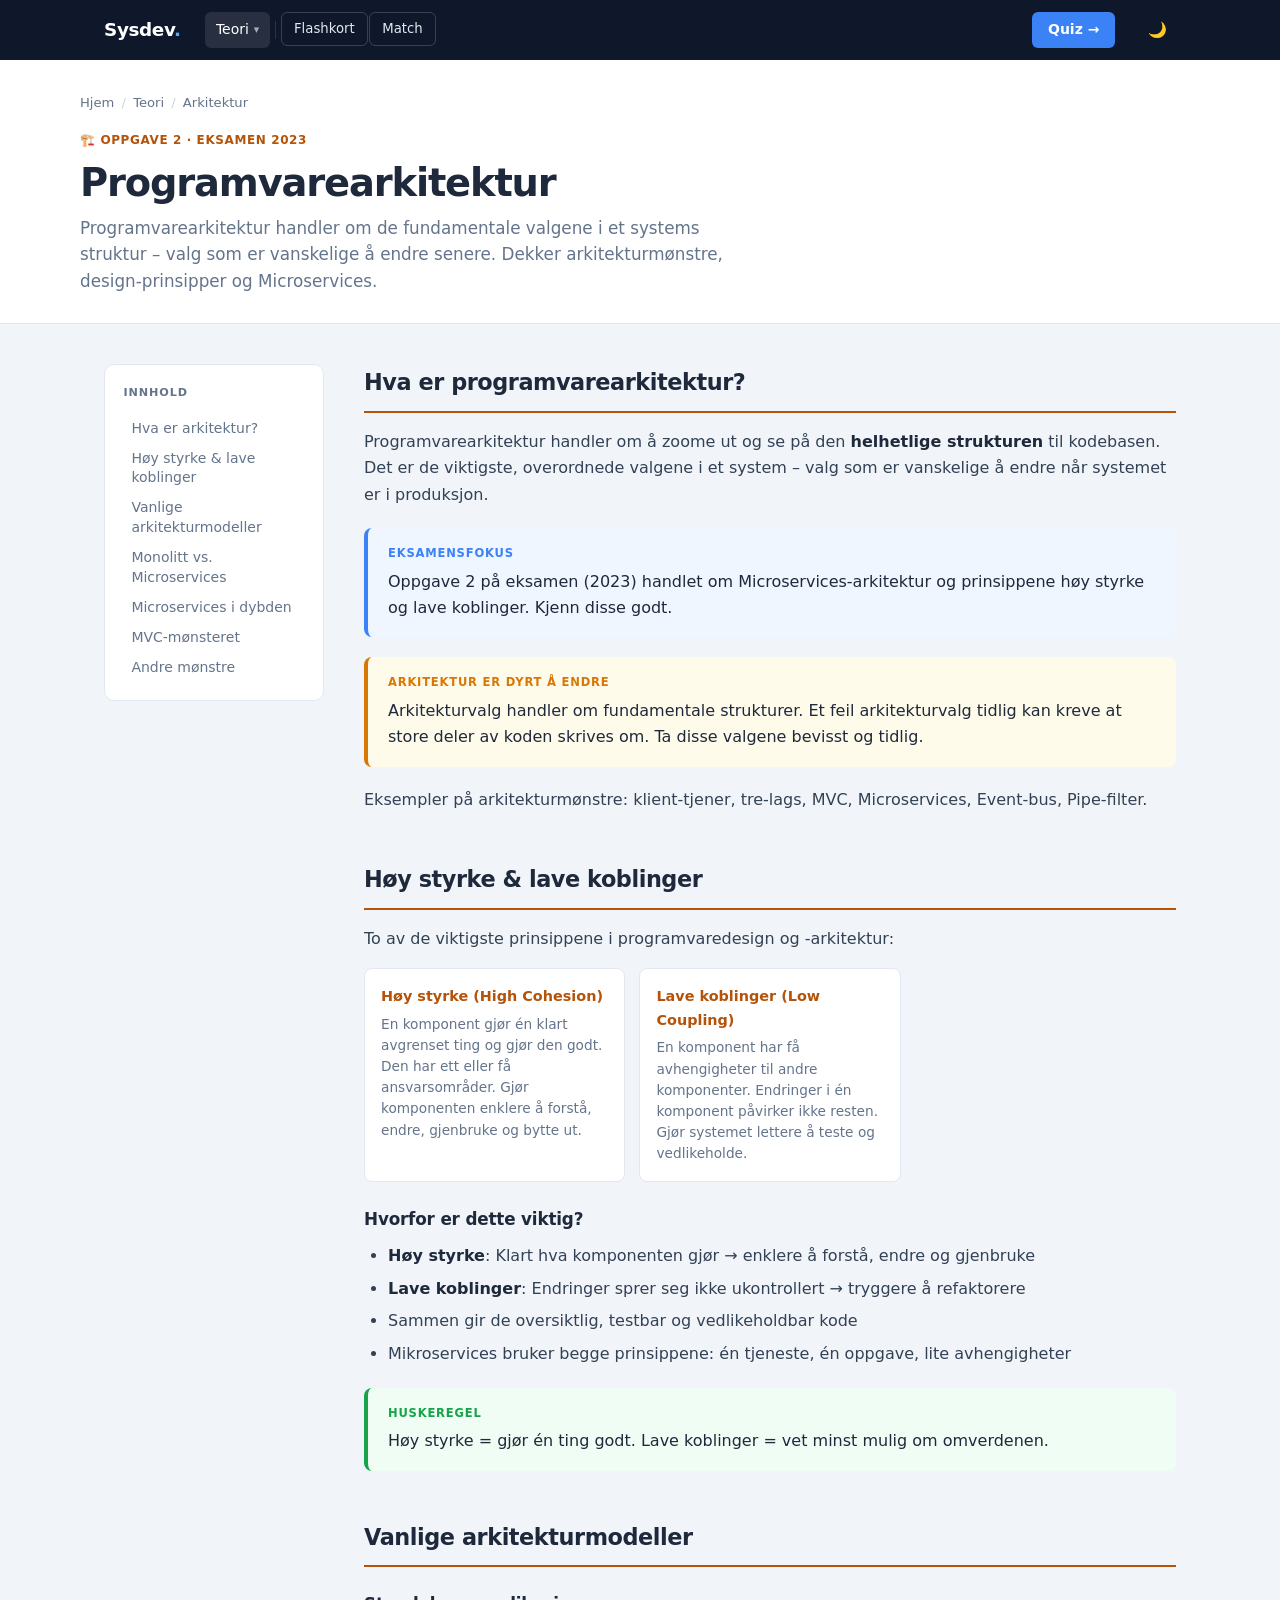
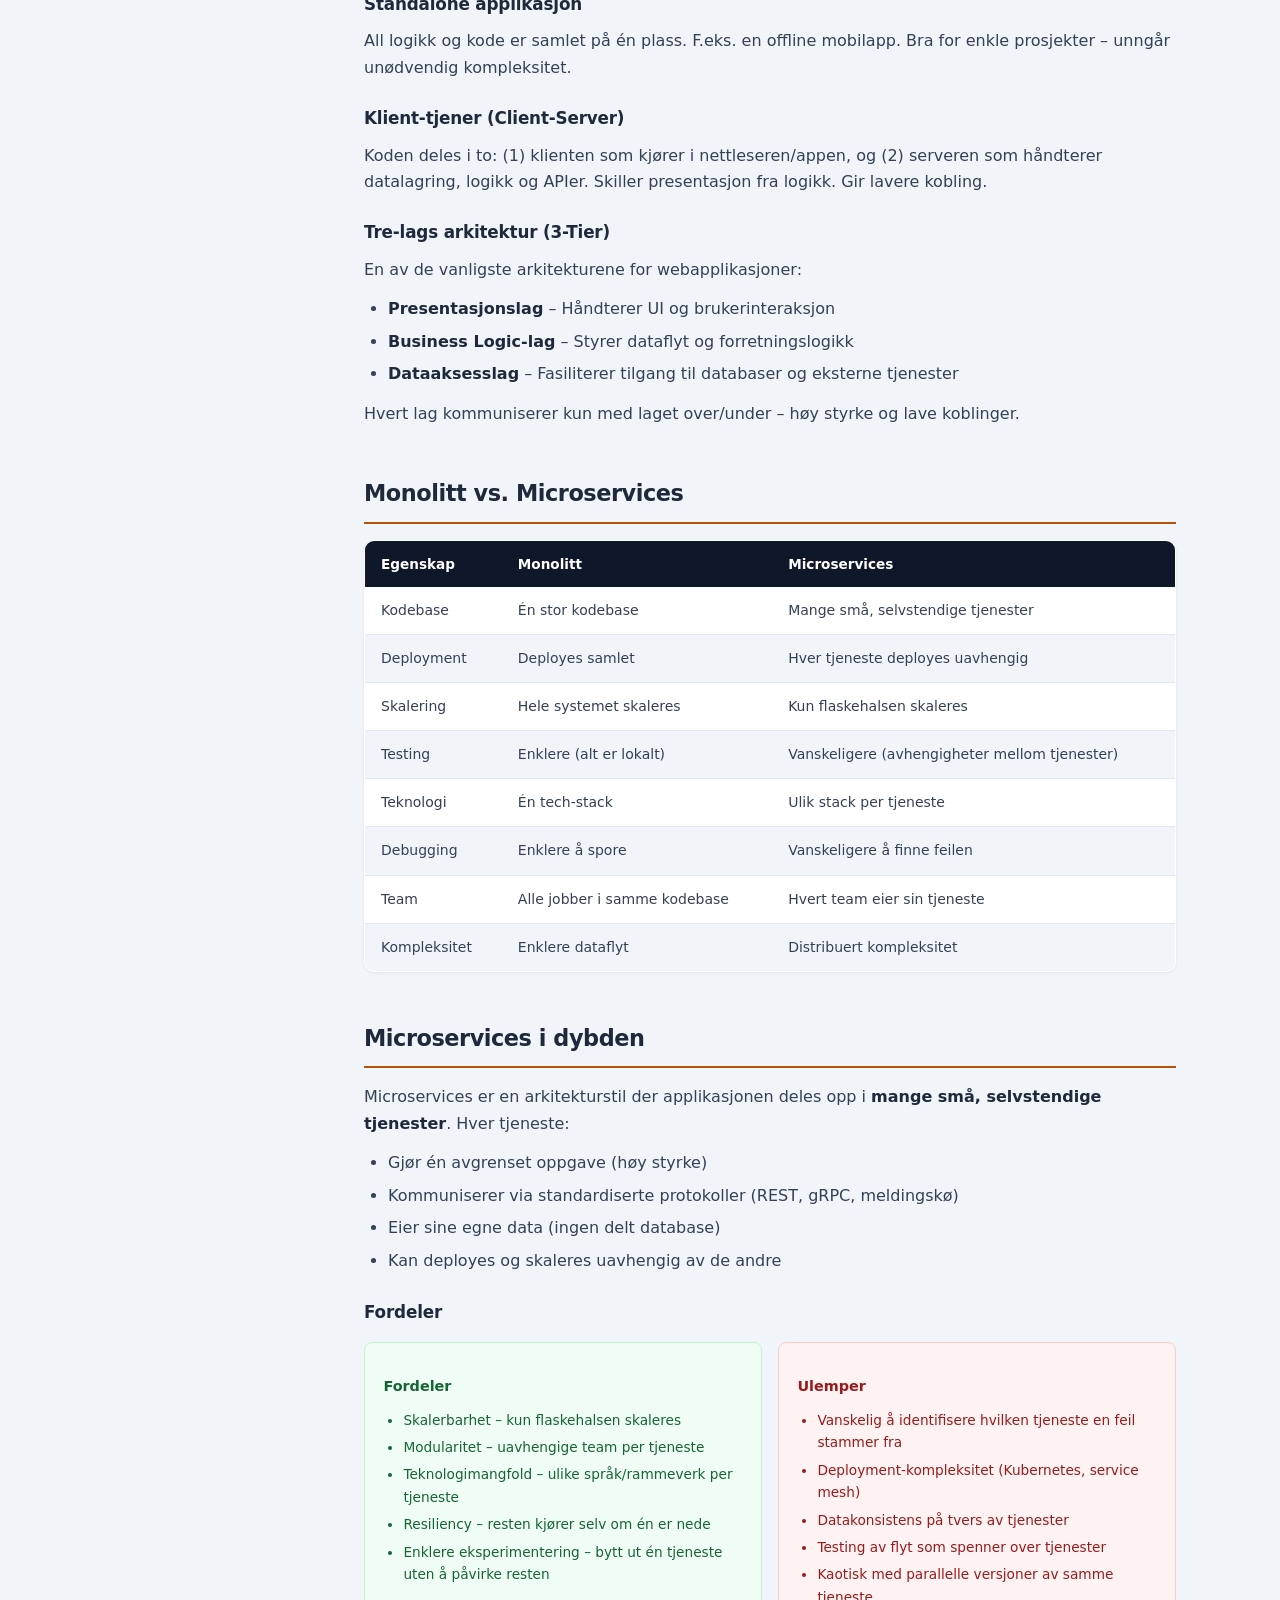
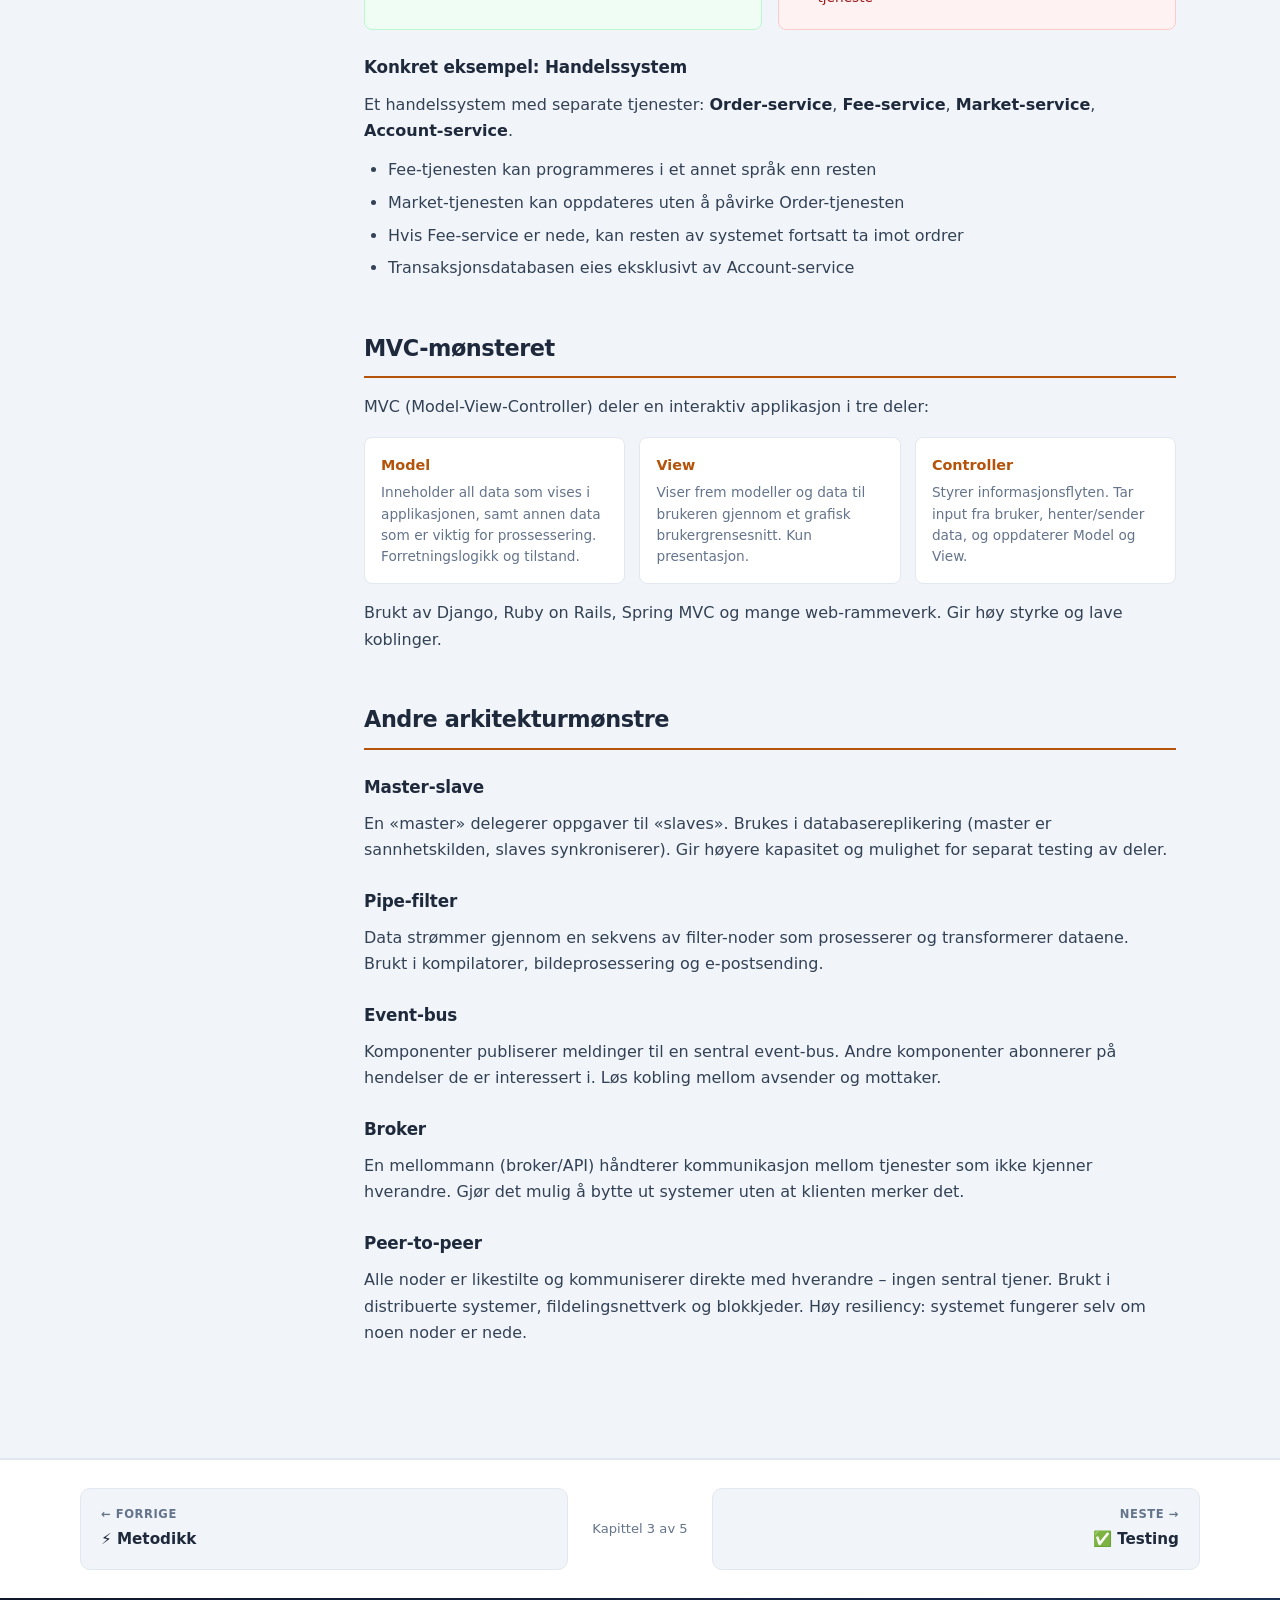
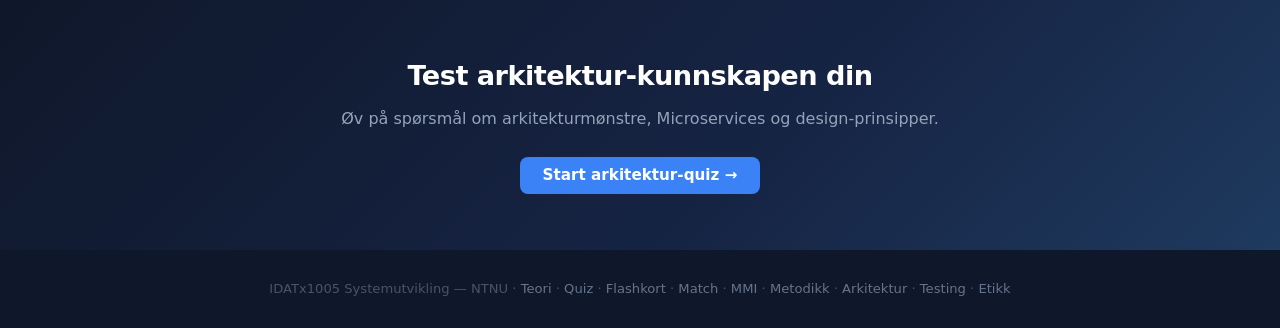
==== commit 0045eaef: "Update with new information, add timer 'until exam'" ====
--- a/arkitektur/index.html
+++ b/arkitektur/index.html
@@ -21,7 +21,7 @@
       <span class="breadcrumb-sep">/</span>
       <span>Arkitektur</span>
     </div>
-    <div class="topic-tag">🏗️ Oppgave 2 på eksamen</div>
+    <div class="topic-tag">🏗️ Oppgave 2 · Eksamen 2023</div>
     <h1>Programvarearkitektur</h1>
     <p class="lead">Programvarearkitektur handler om de fundamentale valgene i et systems struktur – valg som er vanskelige å endre senere. Dekker arkitekturmønstre, design-prinsipper og Microservices.</p>
   </div>
@@ -48,6 +48,10 @@
       <h2>Hva er programvarearkitektur?</h2>
       <p>Programvarearkitektur handler om å zoome ut og se på den <strong>helhetlige strukturen</strong> til kodebasen. Det er de viktigste, overordnede valgene i et system – valg som er vanskelige å endre når systemet er i produksjon.</p>
 
+      <div class="callout">
+        <strong>Eksamensfokus</strong>
+        Oppgave 2 på eksamen (2023) handlet om Microservices-arkitektur og prinsippene høy styrke og lave koblinger. Kjenn disse godt.
+      </div>
       <div class="callout callout-warning">
         <strong>Arkitektur er dyrt å endre</strong>
         Arkitekturvalg handler om fundamentale strukturer. Et feil arkitekturvalg tidlig kan kreve at store deler av koden skrives om. Ta disse valgene bevisst og tidlig.
@@ -201,6 +205,9 @@
 
       <h3>Broker</h3>
       <p>En mellommann (broker/API) håndterer kommunikasjon mellom tjenester som ikke kjenner hverandre. Gjør det mulig å bytte ut systemer uten at klienten merker det.</p>
+
+      <h3>Peer-to-peer</h3>
+      <p>Alle noder er likestilte og kommuniserer direkte med hverandre – ingen sentral tjener. Brukt i distribuerte systemer, fildelingsnettverk og blokkjeder. Høy resiliency: systemet fungerer selv om noen noder er nede.</p>
     </section>
 
   </article>
--- a/style.css
+++ b/style.css
@@ -34,6 +34,7 @@
   --c-etikk: #dc2626;
   --c-uml: #db2777;
   --c-prosjekt: #9333ea;
+  --c-baerekraft: #15803d;
 }
 
 [data-theme="dark"] {
@@ -142,7 +143,6 @@
 }
 
 .nav-quiz-btn {
-  margin-left: auto !important;
   background: var(--primary) !important;
   color: white !important;
   padding: .4rem 1rem !important;
@@ -150,6 +150,100 @@
 }
 .nav-quiz-btn:hover {
   background: var(--primary-dark) !important;
+  color: white !important;
+}
+
+/* Separator between nav groups */
+.nav-sep {
+  width: 1px;
+  height: 18px;
+  background: rgba(255,255,255,.12);
+  align-self: center;
+  flex-shrink: 0;
+  margin: 0 .2rem;
+}
+
+/* Push Quiz to far right */
+.nav-quiz-li { margin-left: auto; }
+
+/* Teori dropdown */
+.nav-dropdown { position: relative; }
+
+.nav-dropdown > a {
+  display: flex !important;
+  align-items: center;
+  gap: .3rem;
+}
+
+.nav-chevron {
+  font-size: .68rem;
+  opacity: .6;
+  transition: transform .2s;
+  line-height: 1;
+}
+
+.nav-dropdown:hover .nav-chevron { transform: rotate(180deg); }
+
+.nav-dropdown-menu {
+  position: absolute;
+  top: calc(100% + 4px);
+  left: 0;
+  background: #0f172a;
+  border: 1px solid rgba(255,255,255,.1);
+  border-radius: 8px;
+  padding: .35rem 0;
+  min-width: 185px;
+  list-style: none;
+  opacity: 0;
+  visibility: hidden;
+  transform: translateY(-6px);
+  transition: opacity .15s, transform .15s, visibility 0s linear .15s;
+  box-shadow: 0 8px 24px rgba(0,0,0,.35);
+  z-index: 300;
+}
+
+.nav-dropdown:hover .nav-dropdown-menu {
+  opacity: 1;
+  visibility: visible;
+  transform: translateY(0);
+  transition: opacity .15s, transform .15s, visibility 0s;
+}
+
+.nav-dropdown-menu li a {
+  padding: .5rem 1rem !important;
+  border-radius: 0 !important;
+  font-size: .85rem !important;
+  color: #94a3b8 !important;
+  background: transparent !important;
+}
+
+.nav-dropdown-menu li:first-child a { border-radius: 8px 8px 0 0 !important; }
+.nav-dropdown-menu li:last-child a  { border-radius: 0 0 8px 8px !important; }
+
+.nav-dropdown-menu li a:hover {
+  color: white !important;
+  background: rgba(255,255,255,.08) !important;
+}
+
+/* Flashkort / Match practice buttons */
+.nav-practice-btn {
+  border: 1px solid rgba(255,255,255,.18) !important;
+  border-radius: 6px !important;
+  color: #e2e8f0 !important;
+  padding: .3rem .75rem !important;
+  font-size: .83rem !important;
+}
+
+.nav-practice-btn:hover {
+  border-color: rgba(255,255,255,.35) !important;
+  background: rgba(255,255,255,.09) !important;
+  color: white !important;
+  text-decoration: none;
+}
+
+.nav-practice-btn.active {
+  background: rgba(255,255,255,.12) !important;
+  border-color: rgba(255,255,255,.3) !important;
   color: white !important;
 }
 
@@ -290,6 +384,75 @@
 }
 
 /* ========================================
+   EXAM COUNTDOWN
+   ======================================== */
+
+.exam-countdown {
+  background: linear-gradient(135deg, #1e3a5f 0%, #0f2744 100%);
+  border-bottom: 1px solid rgba(255,255,255,.08);
+  padding: 1rem 1.5rem;
+}
+
+.countdown-inner {
+  max-width: 900px;
+  margin: 0 auto;
+  display: flex;
+  align-items: center;
+  justify-content: center;
+  gap: 1.5rem;
+  flex-wrap: wrap;
+}
+
+.countdown-label {
+  color: #93c5fd;
+  font-size: .8rem;
+  font-weight: 600;
+  letter-spacing: .08em;
+  text-transform: uppercase;
+}
+
+.countdown-date {
+  color: #64748b;
+  font-size: .78rem;
+}
+
+.countdown-units {
+  display: flex;
+  align-items: center;
+  gap: .4rem;
+}
+
+.countdown-unit {
+  display: flex;
+  flex-direction: column;
+  align-items: center;
+  min-width: 3rem;
+}
+
+.countdown-num {
+  font-size: 1.75rem;
+  font-weight: 700;
+  font-variant-numeric: tabular-nums;
+  line-height: 1;
+  color: #f1f5f9;
+}
+
+.countdown-unit-label {
+  font-size: .65rem;
+  color: #64748b;
+  text-transform: uppercase;
+  letter-spacing: .06em;
+  margin-top: .15rem;
+}
+
+.countdown-sep {
+  font-size: 1.4rem;
+  font-weight: 700;
+  color: #334155;
+  padding-bottom: .8rem;
+}
+
+/* ========================================
    STATS BAR
    ======================================== */
 
@@ -1146,6 +1309,77 @@
 }
 
 /* ========================================
+   CHAPTER NAVIGATION
+   ======================================== */
+
+.chapter-nav {
+  background: var(--surface);
+  border-top: 2px solid var(--border);
+  padding: 1.75rem 1.5rem;
+}
+
+.chapter-nav-inner {
+  max-width: var(--max-w);
+  margin: 0 auto;
+  display: grid;
+  grid-template-columns: 1fr auto 1fr;
+  align-items: center;
+  gap: 1.5rem;
+}
+
+.chapter-btn {
+  display: flex;
+  flex-direction: column;
+  padding: 1rem 1.25rem;
+  border-radius: var(--radius);
+  border: 1.5px solid var(--border);
+  background: var(--bg);
+  text-decoration: none !important;
+  transition: border-color .15s, box-shadow .15s;
+  gap: .2rem;
+}
+
+.chapter-btn:hover {
+  border-color: var(--accent, var(--primary));
+  box-shadow: var(--shadow);
+  text-decoration: none;
+}
+
+.chapter-btn-next {
+  text-align: right;
+}
+
+.chapter-btn-label {
+  font-size: .72rem;
+  font-weight: 700;
+  text-transform: uppercase;
+  letter-spacing: .05em;
+  color: var(--text-muted);
+}
+
+.chapter-btn-title {
+  font-size: .95rem;
+  font-weight: 700;
+  color: var(--text);
+}
+
+.chapter-btn-cta {
+  border-color: var(--primary);
+}
+
+.chapter-btn-cta .chapter-btn-label {
+  color: var(--primary);
+}
+
+.chapter-pos {
+  font-size: .82rem;
+  font-weight: 500;
+  color: var(--text-muted);
+  text-align: center;
+  white-space: nowrap;
+}
+
+/* ========================================
    FOOTER
    ======================================== */
 
@@ -1161,6 +1395,204 @@
 .site-footer a:hover { color: #94a3b8; }
 
 /* ========================================
+   FLASHCARD PAGE
+   ======================================== */
+
+.fc-progress {
+  display: flex;
+  justify-content: space-between;
+  align-items: center;
+  margin-bottom: .5rem;
+}
+
+.fc-progress-label {
+  font-size: .82rem;
+  color: var(--text-muted);
+}
+
+.fc-known-label {
+  font-size: .82rem;
+  font-weight: 600;
+  color: #16a34a;
+}
+
+.fc-scene {
+  width: 100%;
+  perspective: 1200px;
+  margin-bottom: .75rem;
+  cursor: pointer;
+  user-select: none;
+}
+
+.fc-card {
+  width: 100%;
+  display: grid;
+  transform-style: preserve-3d;
+  transition: transform .45s cubic-bezier(.4,0,.2,1);
+  border-radius: var(--radius);
+}
+
+.fc-card.flipped { transform: rotateY(180deg); }
+
+.fc-front,
+.fc-back {
+  grid-area: 1/1;
+  backface-visibility: hidden;
+  background: var(--surface);
+  border: 1.5px solid var(--border);
+  border-radius: var(--radius);
+  box-shadow: var(--shadow);
+  padding: 2rem 2rem 1.5rem;
+  display: flex;
+  flex-direction: column;
+  min-height: 175px;
+}
+
+.fc-back {
+  transform: rotateY(180deg);
+  border-color: var(--primary);
+}
+
+.fc-label {
+  font-size: .72rem;
+  font-weight: 700;
+  text-transform: uppercase;
+  letter-spacing: .08em;
+  color: var(--text-muted);
+  margin-bottom: .65rem;
+}
+
+.fc-back .fc-label { color: var(--primary); }
+
+.fc-content {
+  font-size: 1.35rem;
+  font-weight: 700;
+  line-height: 1.4;
+  color: var(--text);
+  flex: 1;
+}
+
+.fc-back .fc-content {
+  font-size: .98rem;
+  font-weight: 500;
+  line-height: 1.65;
+}
+
+.fc-hint {
+  margin-top: 1rem;
+  font-size: .78rem;
+  color: var(--text-muted);
+  text-align: center;
+}
+
+.fc-status-btns {
+  display: flex;
+  gap: .75rem;
+  margin-bottom: .75rem;
+}
+
+.fc-btn-review,
+.fc-btn-known { flex: 1; }
+
+.fc-nav {
+  display: flex;
+  justify-content: space-between;
+  align-items: center;
+  gap: .5rem;
+}
+
+/* ========================================
+   MATCHING GAME
+   ======================================== */
+
+.match-start-card {
+  background: var(--surface);
+  border-radius: var(--radius);
+  border: 1px solid var(--border);
+  padding: 2rem;
+  box-shadow: var(--shadow-sm);
+}
+
+.match-start-card h2 {
+  font-size: 1.25rem;
+  font-weight: 700;
+  margin-bottom: .4rem;
+}
+
+.match-start-card p {
+  color: var(--text-muted);
+  margin-bottom: 1.5rem;
+  font-size: .9rem;
+}
+
+.match-grid {
+  display: grid;
+  grid-template-columns: 1fr 1fr;
+  gap: 1rem;
+  margin-bottom: 1rem;
+}
+
+.match-col-header {
+  font-size: .75rem;
+  font-weight: 700;
+  text-transform: uppercase;
+  letter-spacing: .07em;
+  color: var(--text-muted);
+  margin-bottom: .5rem;
+}
+
+.match-col {
+  display: flex;
+  flex-direction: column;
+  gap: .45rem;
+}
+
+.match-item {
+  background: var(--surface);
+  border: 1.5px solid var(--border);
+  border-radius: 8px;
+  padding: .7rem .9rem;
+  cursor: pointer;
+  font-size: .875rem;
+  line-height: 1.45;
+  transition: all .15s;
+  color: var(--text);
+}
+
+.match-item:hover:not(.matched):not(.error) {
+  border-color: var(--primary);
+  background: #eff6ff;
+}
+
+.match-item.selected {
+  border-color: var(--primary);
+  background: #eff6ff;
+  font-weight: 600;
+}
+
+.match-item.matched {
+  border-color: #16a34a;
+  background: #f0fdf4;
+  color: #166534;
+  cursor: default;
+  opacity: .8;
+}
+
+.match-item.error {
+  border-color: #dc2626;
+  background: #fef2f2;
+  color: #991b1b;
+}
+
+.match-status {
+  text-align: center;
+  font-size: .85rem;
+  font-weight: 500;
+  color: var(--text-muted);
+  margin-bottom: 1rem;
+}
+
+/* ========================================
    DARK THEME OVERRIDES
    ======================================== */
 
@@ -1203,6 +1635,16 @@
 [data-theme="dark"] .cons li { color: #fca5a5; }
 
 [data-theme="dark"] .breadcrumb-sep { color: #334155; }
+
+[data-theme="dark"] .fc-front,
+[data-theme="dark"] .fc-back { border-color: var(--border); }
+[data-theme="dark"] .fc-back { border-color: var(--primary); }
+
+[data-theme="dark"] .match-item:hover:not(.matched):not(.error),
+[data-theme="dark"] .match-item.selected { background: rgba(59,130,246,.12); border-color: var(--primary); }
+[data-theme="dark"] .match-item.matched { background: rgba(22,163,74,.15); border-color: rgba(22,163,74,.4); color: #4ade80; }
+[data-theme="dark"] .match-item.error { background: rgba(220,38,38,.15); border-color: rgba(220,38,38,.4); color: #f87171; }
+[data-theme="dark"] .fc-known-label { color: #4ade80; }
 
 /* ========================================
    RESPONSIVE
@@ -1239,8 +1681,37 @@
 
   .nav-links.open { display: flex; }
   .nav-links li a { padding: .6rem .75rem; }
-  .nav-quiz-btn { margin-left: 0 !important; }
+  .nav-quiz-btn { border-radius: 6px; }
+  .nav-quiz-li { margin-left: 0; }
   .nav-toggle { display: block; }
+
+  .nav-sep { display: none; }
+
+  .nav-dropdown-menu {
+    position: static;
+    opacity: 1;
+    visibility: visible;
+    transform: none;
+    box-shadow: none;
+    background: transparent;
+    border: none;
+    border-left: 2px solid rgba(255,255,255,.1);
+    border-radius: 0;
+    margin-left: 1rem;
+    padding: .2rem 0;
+    min-width: 0;
+  }
+
+  .nav-dropdown-menu li a {
+    border-radius: 0 !important;
+    padding: .45rem .65rem !important;
+  }
+
+  .nav-practice-btn {
+    border: none !important;
+    padding: .6rem .75rem !important;
+    font-size: .875rem !important;
+  }
 
   .site-nav { position: relative; }
 
@@ -1279,4 +1750,20 @@
   .compare-table th, .compare-table td {
     padding: .6rem .75rem;
   }
-}
+
+  .match-grid {
+    grid-template-columns: 1fr;
+  }
+
+  .fc-nav {
+    gap: .35rem;
+  }
+
+  .chapter-nav-inner {
+    grid-template-columns: 1fr 1fr;
+    gap: .75rem;
+  }
+
+  .chapter-pos { display: none; }
+  .chapter-btn { padding: .85rem 1rem; }
+}
